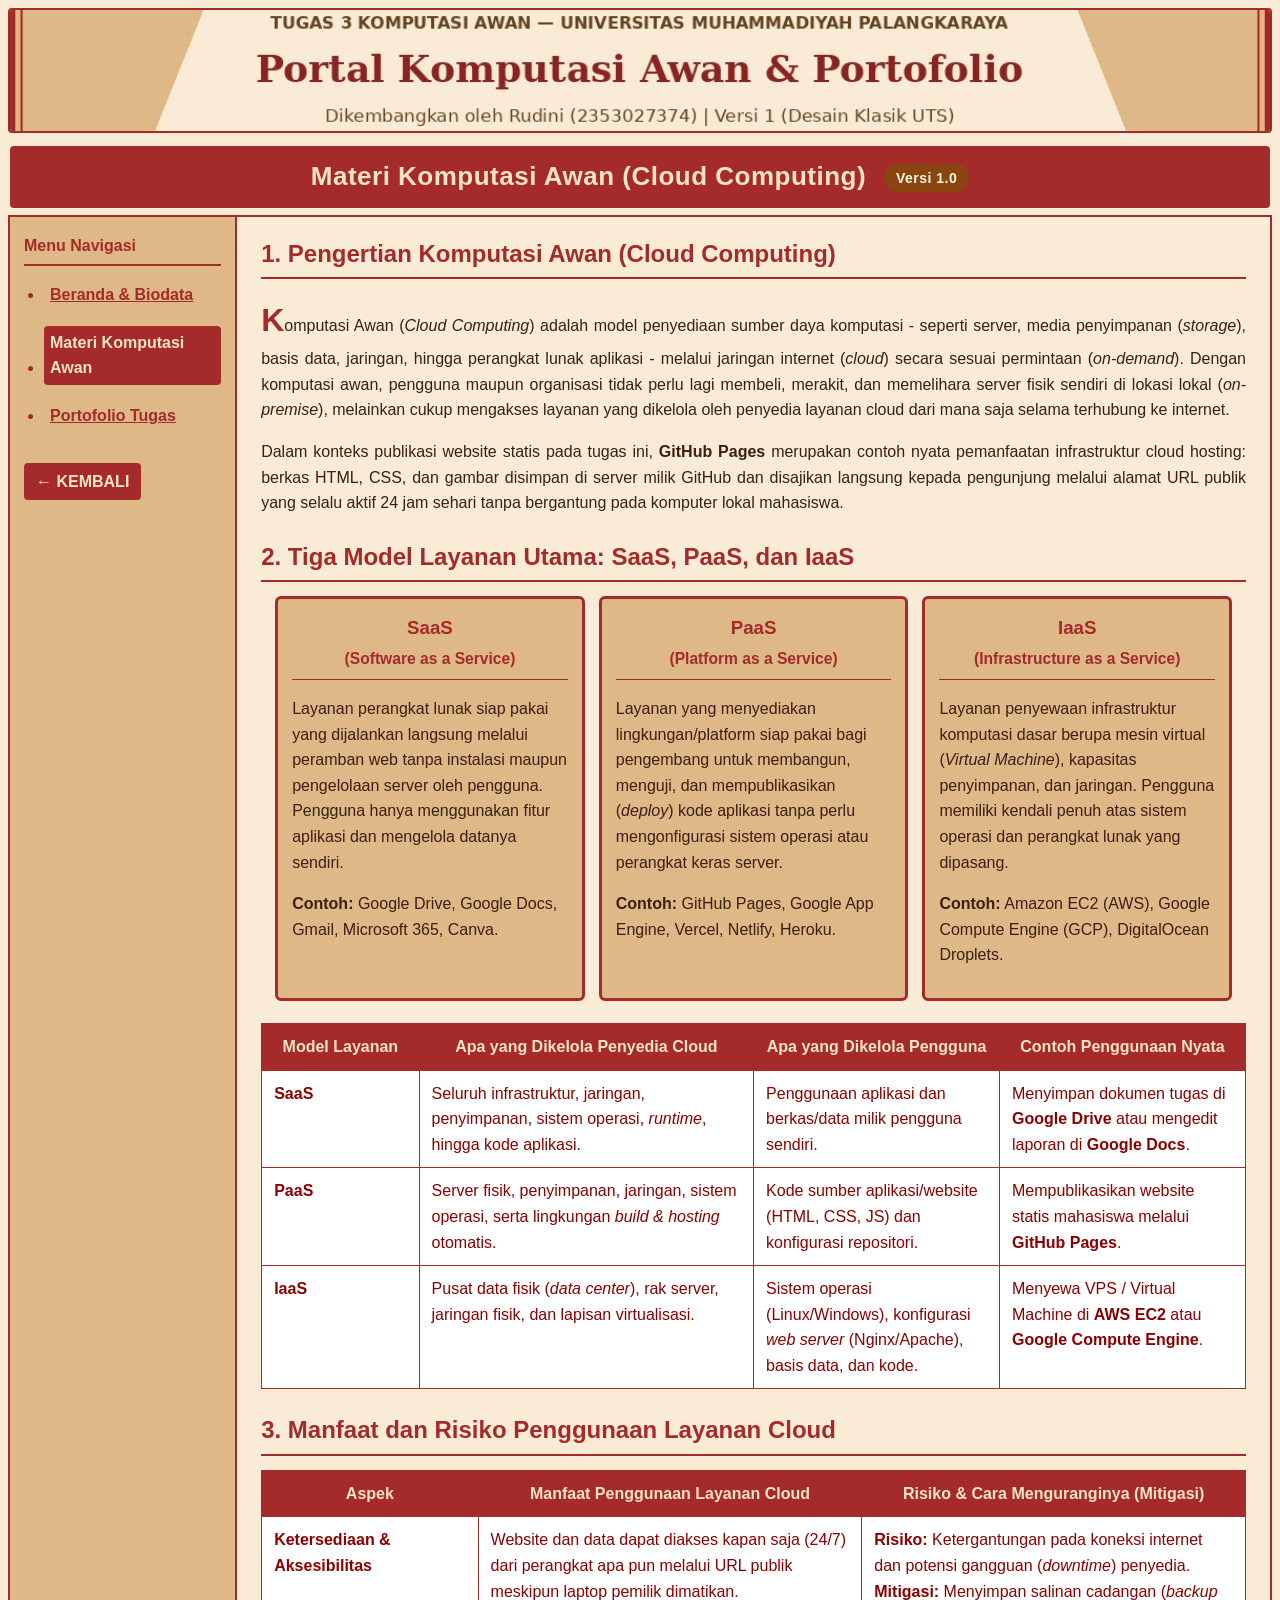
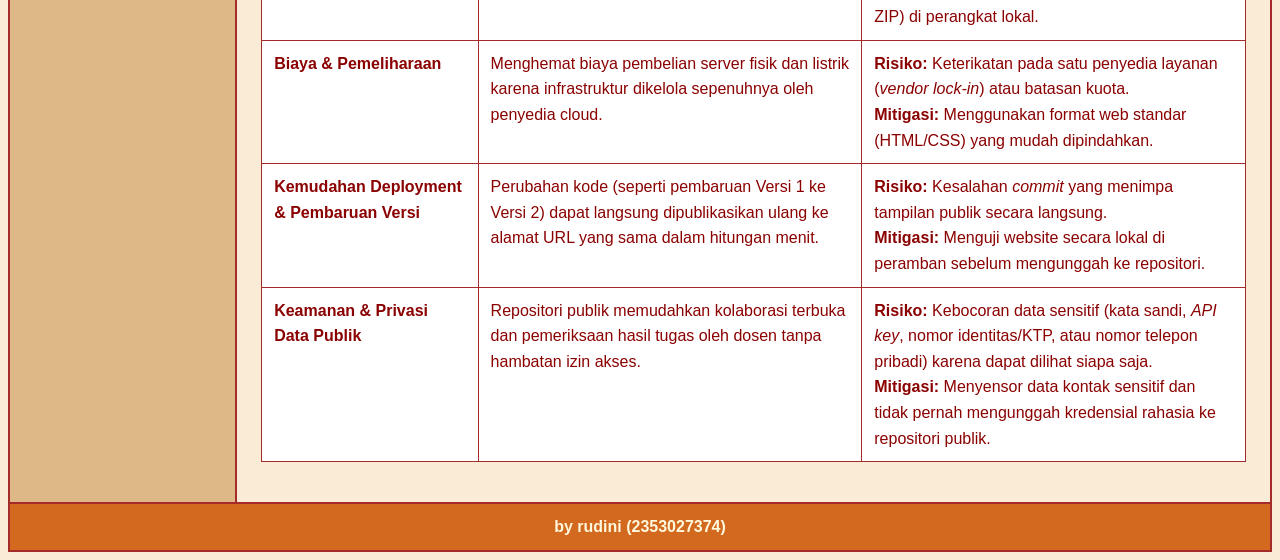
==== materi.html @ 2a66fe6a "first commit" ====
<!DOCTYPE html>
<html lang="id">
<head>
    <meta charset="UTF-8">
    <meta name="viewport" content="width=device-width, initial-scale=1.0">
    <title>Materi Komputasi Awan - Rudini (2353027374)</title>
    <link rel="stylesheet" href="assets/css/style.css">
</head>
<body>

    <img src="assets/images/banner.jpg" alt="Banner Website Komputasi Awan" class="top-banner">

    <table class="main-layout">
        <tr>
            <td colspan="2">
                <div class="header-bar">Materi Komputasi Awan (Cloud Computing) <span class="version-pill">Versi 1.0</span></div>
            </td>
        </tr>
        <tr>
            <td class="sidebar-cell">
                <p class="sidebar-title">Menu Navigasi</p>
                <ul class="nav-list">
                    <li><a href="index.html">Beranda &amp; Biodata</a></li>
                    <li><a href="materi.html" class="active">Materi Komputasi Awan</a></li>
                    <li><a href="portofolio.html">Portofolio Tugas</a></li>
                </ul>
                <a href="index.html" class="back-btn">&larr; KEMBALI</a>
            </td>

            <td class="content-cell">
                <h2 class="section-heading" style="margin-top: 0;">1. Pengertian Komputasi Awan (Cloud Computing)</h2>
                <p>
                    <span class="dropcap">K</span>omputasi Awan (<i>Cloud Computing</i>) adalah model penyediaan sumber daya komputasi - seperti server, media penyimpanan (<i>storage</i>), basis data, jaringan, hingga perangkat lunak aplikasi - melalui jaringan internet (<i>cloud</i>) secara sesuai permintaan (<i>on-demand</i>). Dengan komputasi awan, pengguna maupun organisasi tidak perlu lagi membeli, merakit, dan memelihara server fisik sendiri di lokasi lokal (<i>on-premise</i>), melainkan cukup mengakses layanan yang dikelola oleh penyedia layanan cloud dari mana saja selama terhubung ke internet.
                </p>
                <p>
                    Dalam konteks publikasi website statis pada tugas ini, <b>GitHub Pages</b> merupakan contoh nyata pemanfaatan infrastruktur cloud hosting: berkas HTML, CSS, dan gambar disimpan di server milik GitHub dan disajikan langsung kepada pengunjung melalui alamat URL publik yang selalu aktif 24 jam sehari tanpa bergantung pada komputer lokal mahasiswa.
                </p>

                <h2 class="section-heading">2. Tiga Model Layanan Utama: SaaS, PaaS, dan IaaS</h2>
                <table class="card-row-table">
                    <tr>
                        <td class="highlight-card">
                            <h3>SaaS<br><small>(Software as a Service)</small></h3>
                            <p>
                                Layanan perangkat lunak siap pakai yang dijalankan langsung melalui peramban web tanpa instalasi maupun pengelolaan server oleh pengguna. Pengguna hanya menggunakan fitur aplikasi dan mengelola datanya sendiri.
                            </p>
                            <p><b>Contoh:</b> Google Drive, Google Docs, Gmail, Microsoft 365, Canva.</p>
                        </td>
                        <td class="highlight-card">
                            <h3>PaaS<br><small>(Platform as a Service)</small></h3>
                            <p>
                                Layanan yang menyediakan lingkungan/platform siap pakai bagi pengembang untuk membangun, menguji, dan mempublikasikan (<i>deploy</i>) kode aplikasi tanpa perlu mengonfigurasi sistem operasi atau perangkat keras server.
                            </p>
                            <p><b>Contoh:</b> GitHub Pages, Google App Engine, Vercel, Netlify, Heroku.</p>
                        </td>
                        <td class="highlight-card">
                            <h3>IaaS<br><small>(Infrastructure as a Service)</small></h3>
                            <p>
                                Layanan penyewaan infrastruktur komputasi dasar berupa mesin virtual (<i>Virtual Machine</i>), kapasitas penyimpanan, dan jaringan. Pengguna memiliki kendali penuh atas sistem operasi dan perangkat lunak yang dipasang.
                            </p>
                            <p><b>Contoh:</b> Amazon EC2 (AWS), Google Compute Engine (GCP), DigitalOcean Droplets.</p>
                        </td>
                    </tr>
                </table>

                <table class="data-table">
                    <tr>
                        <th style="width: 16%;">Model Layanan</th>
                        <th style="width: 34%;">Apa yang Dikelola Penyedia Cloud</th>
                        <th style="width: 25%;">Apa yang Dikelola Pengguna</th>
                        <th style="width: 25%;">Contoh Penggunaan Nyata</th>
                    </tr>
                    <tr>
                        <td><b>SaaS</b></td>
                        <td>Seluruh infrastruktur, jaringan, penyimpanan, sistem operasi, <i>runtime</i>, hingga kode aplikasi.</td>
                        <td>Penggunaan aplikasi dan berkas/data milik pengguna sendiri.</td>
                        <td>Menyimpan dokumen tugas di <b>Google Drive</b> atau mengedit laporan di <b>Google Docs</b>.</td>
                    </tr>
                    <tr>
                        <td><b>PaaS</b></td>
                        <td>Server fisik, penyimpanan, jaringan, sistem operasi, serta lingkungan <i>build &amp; hosting</i> otomatis.</td>
                        <td>Kode sumber aplikasi/website (HTML, CSS, JS) dan konfigurasi repositori.</td>
                        <td>Mempublikasikan website statis mahasiswa melalui <b>GitHub Pages</b>.</td>
                    </tr>
                    <tr>
                        <td><b>IaaS</b></td>
                        <td>Pusat data fisik (<i>data center</i>), rak server, jaringan fisik, dan lapisan virtualisasi.</td>
                        <td>Sistem operasi (Linux/Windows), konfigurasi <i>web server</i> (Nginx/Apache), basis data, dan kode.</td>
                        <td>Menyewa VPS / Virtual Machine di <b>AWS EC2</b> atau <b>Google Compute Engine</b>.</td>
                    </tr>
                </table>

                <h2 class="section-heading">3. Manfaat dan Risiko Penggunaan Layanan Cloud</h2>
                <table class="data-table">
                    <tr>
                        <th style="width: 22%;">Aspek</th>
                        <th style="width: 39%;">Manfaat Penggunaan Layanan Cloud</th>
                        <th style="width: 39%;">Risiko &amp; Cara Menguranginya (Mitigasi)</th>
                    </tr>
                    <tr>
                        <td><b>Ketersediaan &amp; Aksesibilitas</b></td>
                        <td>Website dan data dapat diakses kapan saja (24/7) dari perangkat apa pun melalui URL publik meskipun laptop pemilik dimatikan.</td>
                        <td><b>Risiko:</b> Ketergantungan pada koneksi internet dan potensi gangguan (<i>downtime</i>) penyedia.<br><b>Mitigasi:</b> Menyimpan salinan cadangan (<i>backup</i> ZIP) di perangkat lokal.</td>
                    </tr>
                    <tr>
                        <td><b>Biaya &amp; Pemeliharaan</b></td>
                        <td>Menghemat biaya pembelian server fisik dan listrik karena infrastruktur dikelola sepenuhnya oleh penyedia cloud.</td>
                        <td><b>Risiko:</b> Keterikatan pada satu penyedia layanan (<i>vendor lock-in</i>) atau batasan kuota.<br><b>Mitigasi:</b> Menggunakan format web standar (HTML/CSS) yang mudah dipindahkan.</td>
                    </tr>
                    <tr>
                        <td><b>Kemudahan Deployment &amp; Pembaruan Versi</b></td>
                        <td>Perubahan kode (seperti pembaruan Versi 1 ke Versi 2) dapat langsung dipublikasikan ulang ke alamat URL yang sama dalam hitungan menit.</td>
                        <td><b>Risiko:</b> Kesalahan <i>commit</i> yang menimpa tampilan publik secara langsung.<br><b>Mitigasi:</b> Menguji website secara lokal di peramban sebelum mengunggah ke repositori.</td>
                    </tr>
                    <tr>
                        <td><b>Keamanan &amp; Privasi Data Publik</b></td>
                        <td>Repositori publik memudahkan kolaborasi terbuka dan pemeriksaan hasil tugas oleh dosen tanpa hambatan izin akses.</td>
                        <td><b>Risiko:</b> Kebocoran data sensitif (kata sandi, <i>API key</i>, nomor identitas/KTP, atau nomor telepon pribadi) karena dapat dilihat siapa saja.<br><b>Mitigasi:</b> Menyensor data kontak sensitif dan tidak pernah mengunggah kredensial rahasia ke repositori publik.</td>
                    </tr>
                </table>
            </td>
        </tr>
        <tr>
            <td colspan="2" class="footer-bar">
                by rudini (2353027374)
            </td>
        </tr>
    </table>

</body>
</html>
---- assets/css/style.css ----
/* =========================================================
   Berkas Gaya (CSS) - Tugas 3 Komputasi Awan
   Nama  : Rudini
   NIM   : 2353027374
   Versi : Versi 1 (Adaptasi Desain Website UTS Pemrograman Web)
   ========================================================= */

:root {
    --bg-main: antiquewhite;
    --bg-sidebar: burlywood;
    --bg-header: brown;
    --text-header: bisque;
    --bg-footer: chocolate;
    --text-footer: #fff8dc;
    --text-primary: #3b1f14;
    --link-color: brown;
    --link-hover-bg: brown;
    --link-hover-text: bisque;
    --card-bg: burlywood;
    --card-border: brown;
    --table-header-bg: brown;
    --table-header-text: bisque;
    --table-text: darkred;
    --badge-bg: #8b4513;
    --badge-text: #fff8dc;
}

* {
    box-sizing: border-box;
}

body {
    background-color: var(--bg-main);
    font-family: 'Segoe UI', Tahoma, Geneva, Verdana, sans-serif;
    color: var(--text-primary);
    margin: 8px;
    line-height: 1.6;
}

.top-banner {
    width: 100%;
    height: 125px;
    object-fit: cover;
    display: block;
    border: 2px solid var(--card-border);
    border-radius: 4px;
}

.main-layout {
    width: 100%;
    min-height: 85vh;
    border-collapse: collapse;
    margin-top: 6px;
}

.header-bar {
    font-size: 26px;
    font-weight: bold;
    background-color: var(--bg-header);
    color: var(--text-header);
    text-align: center;
    padding: 10px 14px;
    margin: 6px 0;
    border-radius: 4px;
    letter-spacing: 0.5px;
}

.version-pill {
    display: inline-block;
    background-color: var(--badge-bg);
    color: var(--badge-text);
    font-size: 14px;
    padding: 3px 12px;
    border-radius: 999px;
    margin-left: 10px;
    vertical-align: middle;
}

.sidebar-cell {
    width: 18%;
    background-color: var(--bg-sidebar);
    vertical-align: top;
    padding: 16px 14px;
    border: 2px solid var(--card-border);
}

.sidebar-title {
    font-weight: bold;
    color: var(--link-color);
    font-size: 16px;
    margin-top: 0;
    margin-bottom: 12px;
    padding-bottom: 6px;
    border-bottom: 2px solid var(--card-border);
}

.nav-list {
    list-style-type: disc;
    padding-left: 20px;
    margin: 0;
    color: var(--link-color);
}

.nav-list li {
    margin-bottom: 14px;
}

.nav-list a {
    color: var(--link-color);
    font-weight: bold;
    text-decoration: underline;
    padding: 4px 6px;
    border-radius: 4px;
    display: inline-block;
}

.nav-list a:hover,
.nav-list a.active {
    background-color: var(--link-hover-bg);
    color: var(--link-hover-text);
    text-decoration: none;
}

.back-btn {
    display: inline-block;
    margin-top: 16px;
    padding: 6px 12px;
    background-color: var(--bg-header);
    color: var(--text-header);
    text-decoration: none;
    font-weight: bold;
    border-radius: 4px;
}

.content-cell {
    width: 82%;
    vertical-align: top;
    padding: 18px 24px;
    text-align: justify;
    border: 2px solid var(--card-border);
}

.dropcap {
    font-size: 32px;
    font-weight: bold;
    color: var(--link-color);
}

.section-heading {
    color: var(--link-color);
    border-bottom: 2px solid var(--card-border);
    padding-bottom: 4px;
    margin-top: 22px;
    margin-bottom: 12px;
}

/* Tabel Biodata (Adaptasi langsung dari biodata.html UTS) */
.biodata-box {
    width: 88%;
    margin: 18px auto;
    background-color: var(--card-bg);
    border: 3px solid var(--card-border);
    border-radius: 8px;
    padding: 16px;
}

.biodata-table {
    width: 100%;
    border-collapse: collapse;
}

.profile-photo {
    width: 210px;
    height: 210px;
    object-fit: cover;
    border: 3px solid var(--card-border);
    border-radius: 8px;
    display: block;
    margin: 0 auto;
}

.biodata-list {
    list-style-type: disc;
    font-size: 16px;
    line-height: 1.75;
    margin: 0;
    padding-left: 24px;
}

.social-row {
    text-align: center;
    padding-top: 14px;
}

.social-row a {
    margin: 0 10px;
    display: inline-block;
}

.social-icon {
    width: 40px;
    height: 40px;
    vertical-align: middle;
}

/* Kartu 3 Kolom (Adaptasi dari Best Seller produk.html UTS) */
.card-row-table {
    width: 100%;
    margin: 14px auto 22px auto;
    border-collapse: separate;
    border-spacing: 14px 0;
}

.highlight-card {
    width: 33.3%;
    padding: 14px;
    border: 3px solid var(--card-border);
    background-color: var(--card-bg);
    border-radius: 6px;
    vertical-align: top;
    text-align: left;
}

.highlight-card h3 {
    margin-top: 0;
    margin-bottom: 8px;
    color: var(--link-color);
    text-align: center;
    border-bottom: 1px solid var(--card-border);
    padding-bottom: 6px;
}

/* Tabel Data (Adaptasi dari tabel produk.html & pegawai.html UTS) */
.data-table {
    width: 100%;
    border-collapse: collapse;
    color: var(--table-text);
    margin: 14px 0 22px 0;
    background-color: #ffffff;
}

.data-table th,
.data-table td {
    border: 1px solid var(--card-border);
    padding: 10px 12px;
    vertical-align: top;
    text-align: left;
}

.data-table th {
    background-color: var(--table-header-bg);
    color: var(--table-header-text);
    text-align: center;
    font-weight: bold;
}

.info-summary-table {
    background-color: var(--card-bg);
    border: 2px solid var(--card-border);
    padding: 10px 16px;
    margin: 22px auto 10px auto;
    border-radius: 6px;
}

.info-summary-table td {
    padding: 4px 10px;
}

.btn-link {
    display: inline-block;
    background-color: var(--bg-header);
    color: var(--text-header);
    padding: 6px 14px;
    border-radius: 4px;
    text-decoration: none;
    font-weight: bold;
    font-size: 14px;
}

.btn-link:hover {
    opacity: 0.9;
}

.footer-bar {
    text-align: center;
    background-color: var(--bg-footer);
    color: var(--text-footer);
    padding: 10px;
    font-weight: bold;
    border: 2px solid var(--card-border);
}
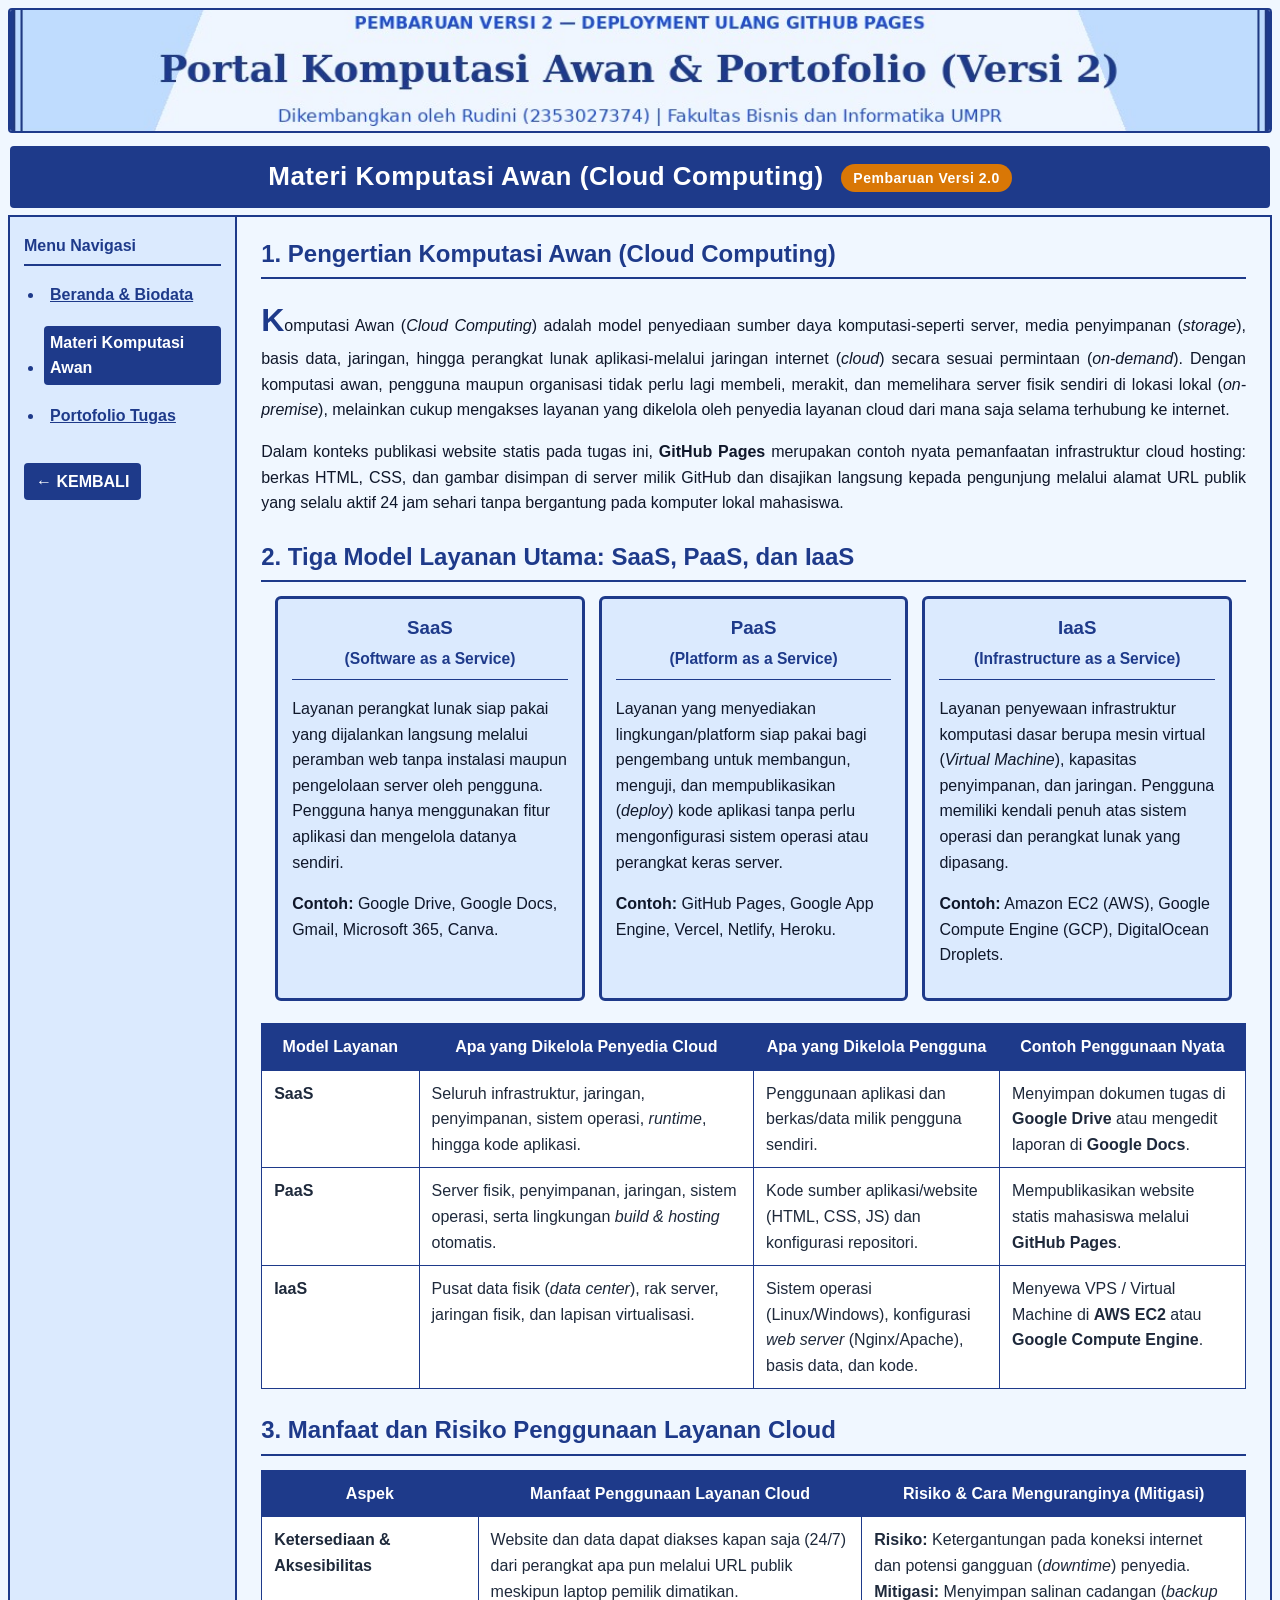
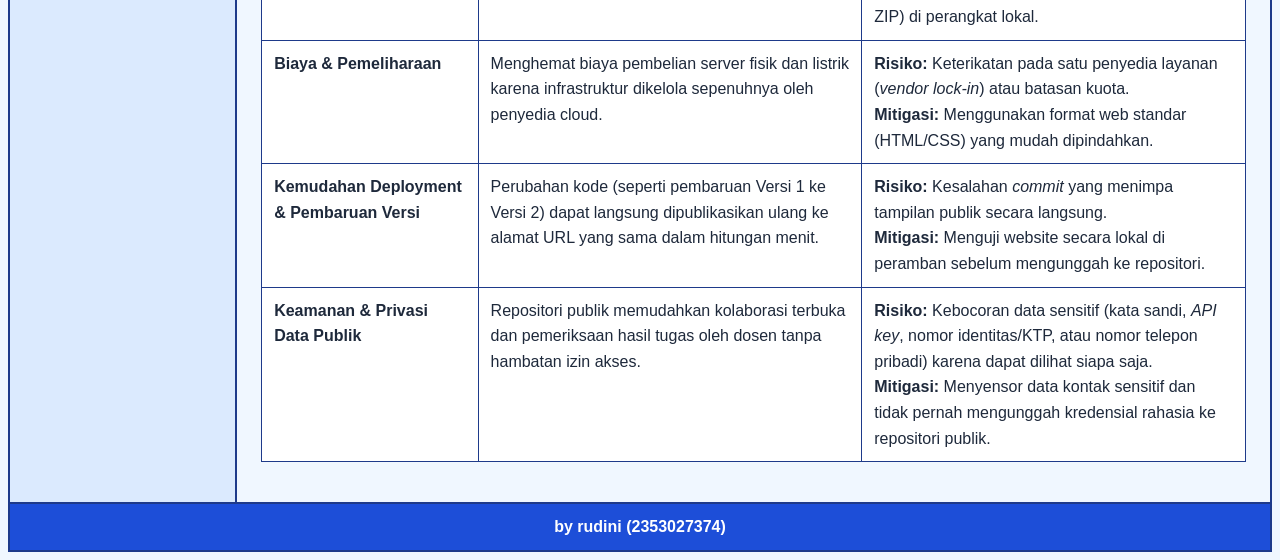
==== commit 29b13a52: "Update berkas versi 2" ====
--- a/materi.html
+++ b/materi.html
@@ -13,7 +13,7 @@
     <table class="main-layout">
         <tr>
             <td colspan="2">
-                <div class="header-bar">Materi Komputasi Awan (Cloud Computing) <span class="version-pill">Versi 1.0</span></div>
+                <div class="header-bar">Materi Komputasi Awan (Cloud Computing) <span class="version-pill">Pembaruan Versi 2.0</span></div>
             </td>
         </tr>
         <tr>
@@ -30,7 +30,7 @@
             <td class="content-cell">
                 <h2 class="section-heading" style="margin-top: 0;">1. Pengertian Komputasi Awan (Cloud Computing)</h2>
                 <p>
-                    <span class="dropcap">K</span>omputasi Awan (<i>Cloud Computing</i>) adalah model penyediaan sumber daya komputasi - seperti server, media penyimpanan (<i>storage</i>), basis data, jaringan, hingga perangkat lunak aplikasi - melalui jaringan internet (<i>cloud</i>) secara sesuai permintaan (<i>on-demand</i>). Dengan komputasi awan, pengguna maupun organisasi tidak perlu lagi membeli, merakit, dan memelihara server fisik sendiri di lokasi lokal (<i>on-premise</i>), melainkan cukup mengakses layanan yang dikelola oleh penyedia layanan cloud dari mana saja selama terhubung ke internet.
+                    <span class="dropcap">K</span>omputasi Awan (<i>Cloud Computing</i>) adalah model penyediaan sumber daya komputasi-seperti server, media penyimpanan (<i>storage</i>), basis data, jaringan, hingga perangkat lunak aplikasi-melalui jaringan internet (<i>cloud</i>) secara sesuai permintaan (<i>on-demand</i>). Dengan komputasi awan, pengguna maupun organisasi tidak perlu lagi membeli, merakit, dan memelihara server fisik sendiri di lokasi lokal (<i>on-premise</i>), melainkan cukup mengakses layanan yang dikelola oleh penyedia layanan cloud dari mana saja selama terhubung ke internet.
                 </p>
                 <p>
                     Dalam konteks publikasi website statis pada tugas ini, <b>GitHub Pages</b> merupakan contoh nyata pemanfaatan infrastruktur cloud hosting: berkas HTML, CSS, dan gambar disimpan di server milik GitHub dan disajikan langsung kepada pengunjung melalui alamat URL publik yang selalu aktif 24 jam sehari tanpa bergantung pada komputer lokal mahasiswa.
--- a/assets/css/style.css
+++ b/assets/css/style.css
@@ -2,27 +2,27 @@
    Berkas Gaya (CSS) - Tugas 3 Komputasi Awan
    Nama  : Rudini
    NIM   : 2353027374
-   Versi : Versi 1 (Adaptasi Desain Website UTS Pemrograman Web)
+   Versi : Pembaruan Versi 2 (Tema Biru Awan / Cloud Blue)
    ========================================================= */
 
 :root {
-    --bg-main: antiquewhite;
-    --bg-sidebar: burlywood;
-    --bg-header: brown;
-    --text-header: bisque;
-    --bg-footer: chocolate;
-    --text-footer: #fff8dc;
-    --text-primary: #3b1f14;
-    --link-color: brown;
-    --link-hover-bg: brown;
-    --link-hover-text: bisque;
-    --card-bg: burlywood;
-    --card-border: brown;
-    --table-header-bg: brown;
-    --table-header-text: bisque;
-    --table-text: darkred;
-    --badge-bg: #8b4513;
-    --badge-text: #fff8dc;
+    --bg-main: #f0f7ff;
+    --bg-sidebar: #dbeafe;
+    --bg-header: #1e3a8a;
+    --text-header: #ffffff;
+    --bg-footer: #1d4ed8;
+    --text-footer: #ffffff;
+    --text-primary: #0f172a;
+    --link-color: #1e3a8a;
+    --link-hover-bg: #1e3a8a;
+    --link-hover-text: #ffffff;
+    --card-bg: #dbeafe;
+    --card-border: #1e3a8a;
+    --table-header-bg: #1e3a8a;
+    --table-header-text: #ffffff;
+    --table-text: #1e293b;
+    --badge-bg: #d97706;
+    --badge-text: #ffffff;
 }
 
 * {
